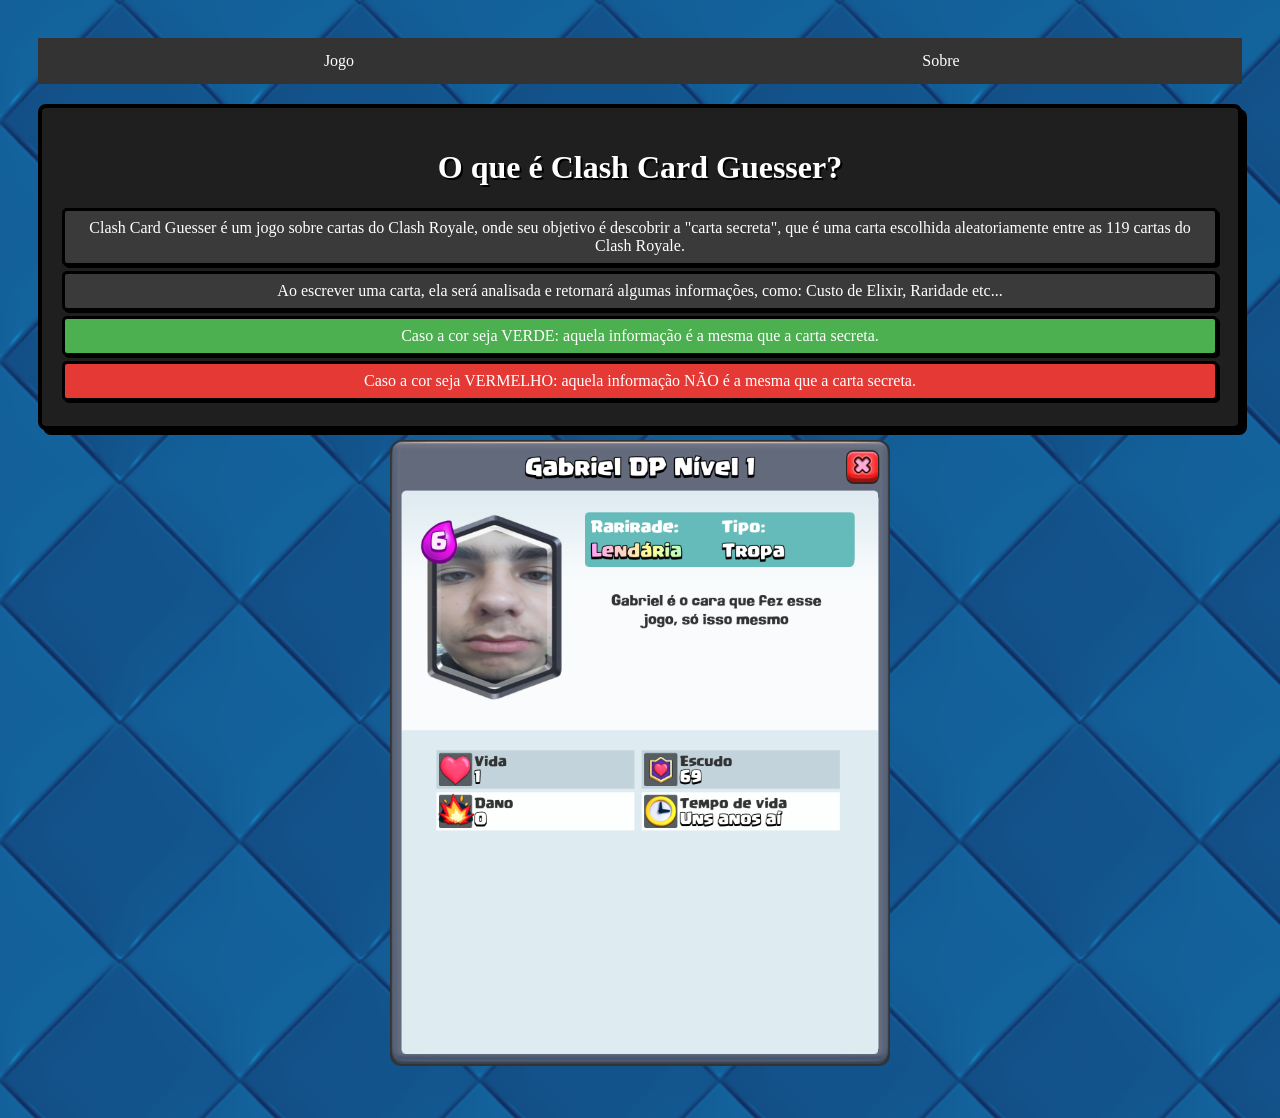
==== sobre.html @ 4ed064f9 "transpilado para JS" ====
<!DOCTYPE html>
<html lang="pt-br">
<head>
    <meta charset="UTF-8">
    <title>Adivinhe a Carta - Clash Royale</title>
    <style>
        .resultado .correct {
            background-color: #4caf50;
        }

        .resultado .incorrect {
            background-color: #e53935;
        }

        body {
            font-family: 'Press Start 2P', cursive;
            background-image: url('imagens/background.png');
            background-repeat: repeat;
            color: white;
            text-align: center;
            padding: 30px;
        }

        h1 {
            text-shadow: 2px 2px #000;
        }

        input[type="text"], input[type="submit"], button {
            padding: 10px;
            margin: 5px;
            width: 250px;
            cursor: pointer;
            border: 3px solid #222;
            background-color: #88c0d0;
            color: #000;
            font-family: 'Press Start 2P', cursive;
            box-shadow: 3px 3px #000;
        }

        input[type="submit"]:hover, button:hover {
            background-color: #a3d5e0;
        }

        .resultado {
            display: inline-block;
            background-color: #1f1f1f;
            border: 4px solid #000;
            border-radius: 8px;
            padding: 20px;
            box-shadow: 5px 5px #000;
            margin-top: 20px;
        }

        .resultado p {
            background-color: #3a3a3a;
            border: 3px solid #000;
            border-radius: 5px;
            padding: 8px;
            margin: 5px 0;
            color: white;
            box-shadow: 2px 2px #000;
        }

        .mensagem {
            background-color: #3a3a3a;
            border: 3px solid #000;
            border-radius: 5px;
            padding: 8px;
            margin: 5px 0;
            color: white;
            box-shadow: 2px 2px #000;
        }

        .header {
            background-color: #333;
            border: 3px solid #000;
            padding: 10px;
            border-radius: 5px;
            box-shadow: 2px 2px #000;
            margin-bottom: 10px;
        }

        .navbar {
            display: flex;
            background-color: #333;
        }

        .navbar a {
            flex: 1;
            color: white;
            text-align: center;
            padding: 14px 0;
            text-decoration: none;
            transition: background-color 0.3s;
        }

        .navbar a:hover {
            background-color: #575757;
        }

        /* Importando uma fonte pixelada */
        @import url('https://fonts.googleapis.com/css2?family=Press+Start+2P&display=swap');
    </style>
</head>
<body>

<div class="navbar">
    <a href="index.html">Jogo</a>
    <a href="sobre.html">Sobre</a>
</div>

<div class='resultado'>
    <h1>O que é Clash Card Guesser?</h1>
    <p>Clash Card Guesser é um jogo sobre cartas do Clash Royale, onde seu objetivo é descobrir a "carta secreta", que é uma carta escolhida aleatoriamente entre as 119 cartas do Clash Royale.</p>
    <p>Ao escrever uma carta, ela será analisada e retornará algumas informações, como: Custo de Elixir, Raridade etc...</p>
    <p class='correct'>Caso a cor seja VERDE: aquela informação é a mesma que a carta secreta.</p>
    <p class='incorrect'>Caso a cor seja VERMELHO: aquela informação NÃO é a mesma que a carta secreta.</p>
</div>

<br>
<img src='imagens/CartaGabriel.png' alt='Eu' style='width:500px; margin: 10px;'>
    
</body>
</html>
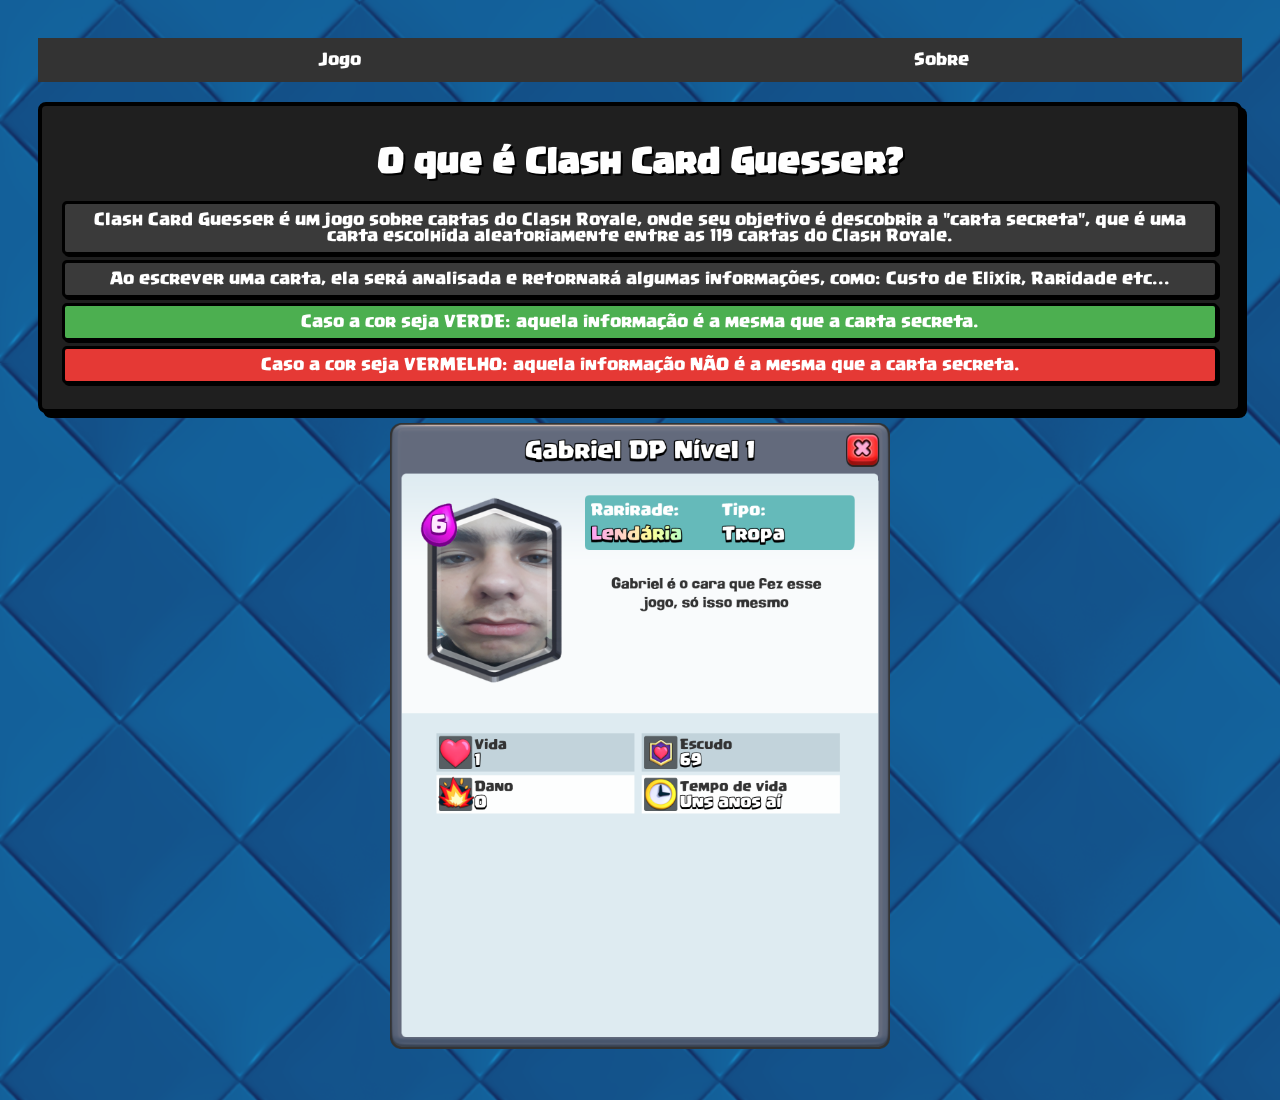
==== commit 6ba1fa39: "refactor css Co-authored-by: Copilot <copilot@github.com>" ====
--- a/sobre.html
+++ b/sobre.html
@@ -3,104 +3,7 @@
 <head>
     <meta charset="UTF-8">
     <title>Adivinhe a Carta - Clash Royale</title>
-    <style>
-        .resultado .correct {
-            background-color: #4caf50;
-        }
-
-        .resultado .incorrect {
-            background-color: #e53935;
-        }
-
-        body {
-            font-family: 'Press Start 2P', cursive;
-            background-image: url('imagens/background.png');
-            background-repeat: repeat;
-            color: white;
-            text-align: center;
-            padding: 30px;
-        }
-
-        h1 {
-            text-shadow: 2px 2px #000;
-        }
-
-        input[type="text"], input[type="submit"], button {
-            padding: 10px;
-            margin: 5px;
-            width: 250px;
-            cursor: pointer;
-            border: 3px solid #222;
-            background-color: #88c0d0;
-            color: #000;
-            font-family: 'Press Start 2P', cursive;
-            box-shadow: 3px 3px #000;
-        }
-
-        input[type="submit"]:hover, button:hover {
-            background-color: #a3d5e0;
-        }
-
-        .resultado {
-            display: inline-block;
-            background-color: #1f1f1f;
-            border: 4px solid #000;
-            border-radius: 8px;
-            padding: 20px;
-            box-shadow: 5px 5px #000;
-            margin-top: 20px;
-        }
-
-        .resultado p {
-            background-color: #3a3a3a;
-            border: 3px solid #000;
-            border-radius: 5px;
-            padding: 8px;
-            margin: 5px 0;
-            color: white;
-            box-shadow: 2px 2px #000;
-        }
-
-        .mensagem {
-            background-color: #3a3a3a;
-            border: 3px solid #000;
-            border-radius: 5px;
-            padding: 8px;
-            margin: 5px 0;
-            color: white;
-            box-shadow: 2px 2px #000;
-        }
-
-        .header {
-            background-color: #333;
-            border: 3px solid #000;
-            padding: 10px;
-            border-radius: 5px;
-            box-shadow: 2px 2px #000;
-            margin-bottom: 10px;
-        }
-
-        .navbar {
-            display: flex;
-            background-color: #333;
-        }
-
-        .navbar a {
-            flex: 1;
-            color: white;
-            text-align: center;
-            padding: 14px 0;
-            text-decoration: none;
-            transition: background-color 0.3s;
-        }
-
-        .navbar a:hover {
-            background-color: #575757;
-        }
-
-        /* Importando uma fonte pixelada */
-        @import url('https://fonts.googleapis.com/css2?family=Press+Start+2P&display=swap');
-    </style>
+    <link rel="stylesheet" href="style.css">
 </head>
 <body>
 
@@ -118,7 +21,7 @@
 </div>
 
 <br>
-<img src='imagens/CartaGabriel.png' alt='Eu' style='width:500px; margin: 10px;'>
+<img src='assets/imagens/CartaGabriel.png' alt='Eu' style='width:500px; margin: 10px;'>
     
 </body>
 </html>
--- a/style.css
+++ b/style.css
@@ -0,0 +1,98 @@
+@font-face {
+    font-family: 'Clash';
+    src: url('assets/Clash_Regular.otf') format('opentype');
+}
+
+.resultado .correct {
+    background-color: #4caf50;
+}
+
+.resultado .incorrect {
+    background-color: #e53935;
+}
+
+body {
+    font-family: 'Clash', sans-serif;
+    background-image: url('assets/imagens/background.png');
+    background-repeat: repeat;
+    color: white;
+    text-align: center;
+    padding: 30px;
+}
+
+h1 {
+    text-shadow: 2px 2px #000;
+}
+
+input[type="text"], input[type="submit"], button {
+    padding: 10px;
+    margin: 5px;
+    width: 250px;
+    cursor: pointer;
+    border: 3px solid #222;
+    background-color: #88c0d0;
+    color: #000;
+    font-family: 'Clash', sans-serif;
+    box-shadow: 3px 3px #000;
+}
+
+input[type="submit"]:hover, button:hover {
+    background-color: #a3d5e0;
+}
+
+.resultado {
+    display: inline-block;
+    background-color: rgb(31, 31, 31);
+    border: 4px solid #000;
+    border-radius: 8px;
+    padding: 20px;
+    box-shadow: 5px 5px #000;
+    margin-top: 20px;
+}
+
+.resultado p {
+    background-color: #3a3a3a;
+    border: 3px solid #000;
+    border-radius: 5px;
+    padding: 8px;
+    margin: 5px 0;
+    color: white;
+    box-shadow: 2px 2px #000;
+}
+
+.mensagem {
+    background-color: #3a3a3a;
+    border: 3px solid #000;
+    border-radius: 5px;
+    padding: 8px;
+    margin: 5px 0;
+    color: white;
+    box-shadow: 2px 2px #000;
+}
+
+.header {
+    background-color: #333;
+    border: 3px solid #000;
+    padding: 10px;
+    border-radius: 5px;
+    box-shadow: 2px 2px #000;
+    margin-bottom: 10px;
+}
+
+.navbar {
+    display: flex;
+    background-color: #333;
+}
+
+.navbar a {
+    flex: 1;
+    color: white;
+    text-align: center;
+    padding: 14px 0;
+    text-decoration: none;
+    transition: background-color 0.3s;
+}
+
+.navbar a:hover {
+    background-color: #575757;
+}
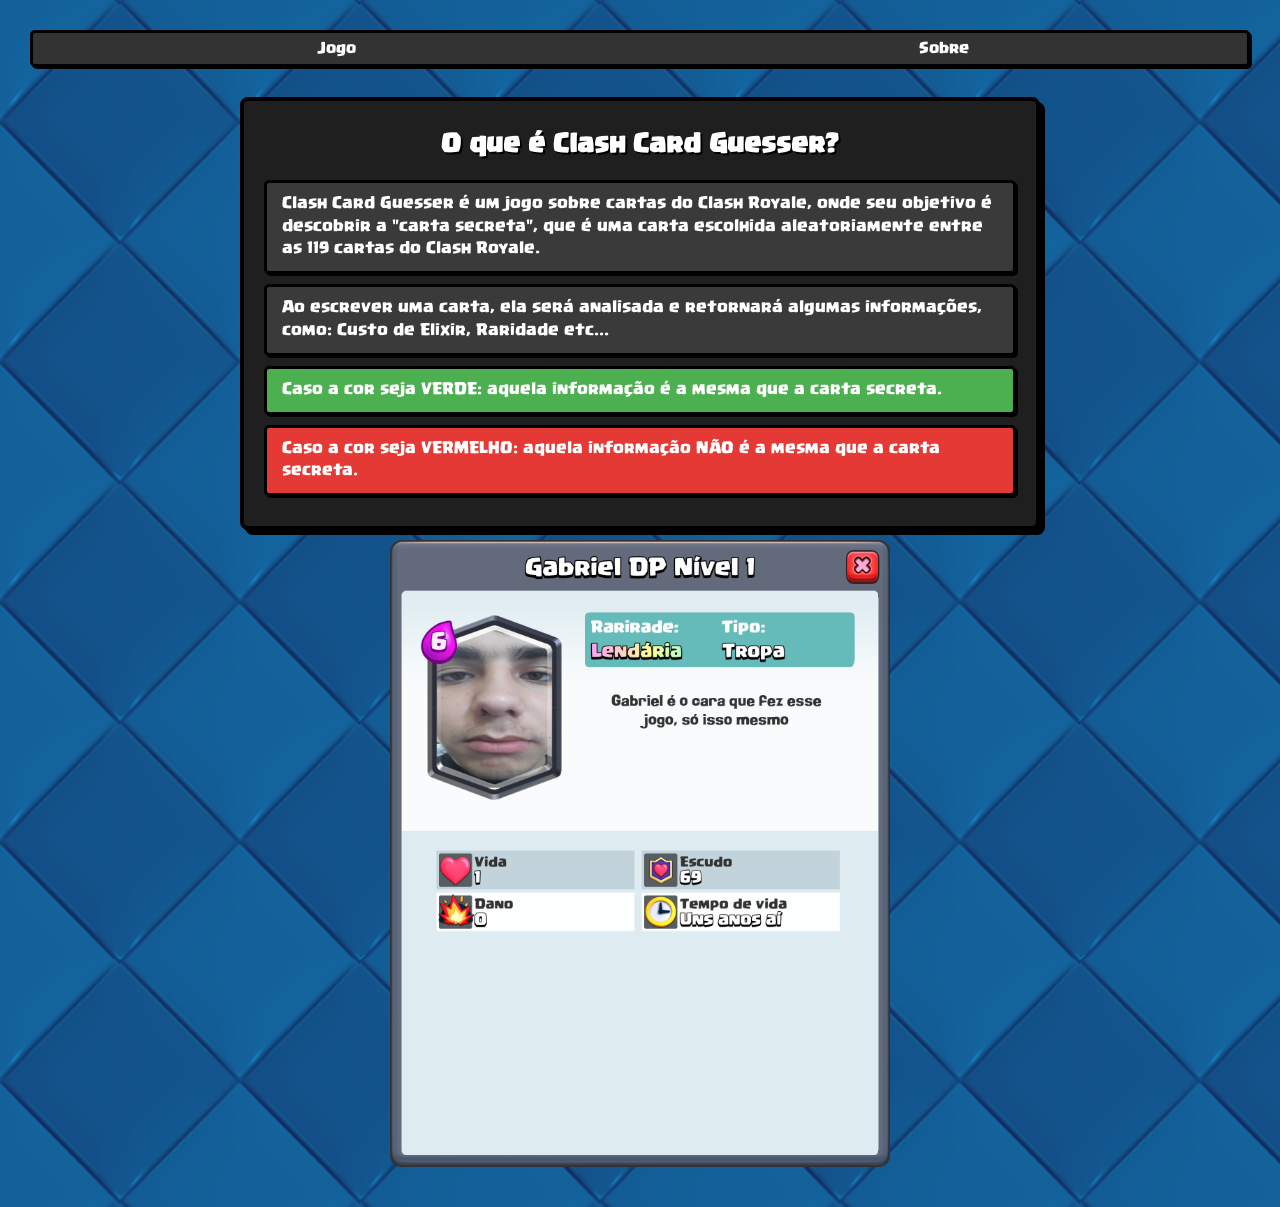
==== commit dbc9718b: "melhora css Co-authored-by: Copilot <copilot@github.com>" ====
--- a/sobre.html
+++ b/sobre.html
@@ -1,27 +1,34 @@
 <!DOCTYPE html>
 <html lang="pt-br">
+
 <head>
     <meta charset="UTF-8">
+    <meta name="viewport" content="width=device-width, initial-scale=1.0">
     <title>Adivinhe a Carta - Clash Royale</title>
     <link rel="stylesheet" href="style.css">
 </head>
+
 <body>
 
-<div class="navbar">
-    <a href="index.html">Jogo</a>
-    <a href="sobre.html">Sobre</a>
-</div>
+    <div class="navbar">
+        <a href="index.html">Jogo</a>
+        <a href="sobre.html">Sobre</a>
+    </div>
 
-<div class='resultado'>
-    <h1>O que é Clash Card Guesser?</h1>
-    <p>Clash Card Guesser é um jogo sobre cartas do Clash Royale, onde seu objetivo é descobrir a "carta secreta", que é uma carta escolhida aleatoriamente entre as 119 cartas do Clash Royale.</p>
-    <p>Ao escrever uma carta, ela será analisada e retornará algumas informações, como: Custo de Elixir, Raridade etc...</p>
-    <p class='correct'>Caso a cor seja VERDE: aquela informação é a mesma que a carta secreta.</p>
-    <p class='incorrect'>Caso a cor seja VERMELHO: aquela informação NÃO é a mesma que a carta secreta.</p>
-</div>
+    <div class='resultado_sobre'>
+        <h1>O que é Clash Card Guesser?</h1>
+        <p>Clash Card Guesser é um jogo sobre cartas do Clash Royale, onde seu objetivo é descobrir a "carta secreta",
+            que é uma carta escolhida aleatoriamente entre as 119 cartas do Clash Royale.</p>
+        <p>Ao escrever uma carta, ela será analisada e retornará algumas informações, como: Custo de Elixir, Raridade
+            etc...</p>
+        <p class='correct'>Caso a cor seja VERDE: aquela informação é a mesma que a carta secreta.</p>
+        <p class='incorrect'>Caso a cor seja VERMELHO: aquela informação NÃO é a mesma que a carta secreta.</p>
+    </div>
 
-<br>
-<img src='assets/imagens/CartaGabriel.png' alt='Eu' style='width:500px; margin: 10px;'>
-    
+    <br>
+    <img src='assets/imagens/CartaGabriel.png' alt='Eu'
+        style='width: 100%; max-width: 500px; height: auto; margin: 10px auto; display: block;'>
+
 </body>
+
 </html>
--- a/style.css
+++ b/style.css
@@ -1,14 +1,10 @@
+* {
+    box-sizing: border-box;
+}
+
 @font-face {
     font-family: 'Clash';
     src: url('assets/Clash_Regular.otf') format('opentype');
-}
-
-.resultado .correct {
-    background-color: #4caf50;
-}
-
-.resultado .incorrect {
-    background-color: #e53935;
 }
 
 body {
@@ -17,30 +13,177 @@
     background-repeat: repeat;
     color: white;
     text-align: center;
-    padding: 30px;
+    padding: 15px;
+    margin: 0;
+    overflow-x: hidden;
 }
 
 h1 {
     text-shadow: 2px 2px #000;
-}
-
-input[type="text"], input[type="submit"], button {
-    padding: 10px;
-    margin: 5px;
-    width: 250px;
+    font-size: 1.4rem;
+    margin: 10px 0;
+    line-height: 1.2;
+}
+
+.navbar {
+    display: flex;
+    flex-wrap: wrap;
+    background-color: #333;
+    border: 3px solid #000;
+    border-radius: 5px;
+    box-shadow: 2px 2px #000;
+    margin-bottom: 10px;
+    overflow: hidden;
+    width: 100%;
+}
+
+.navbar a {
+    flex: 1;
+    color: white;
+    text-align: center;
+    padding: 8px 10px;
+    text-decoration: none;
+    transition: background-color 0.3s;
+    font-size: 0.9rem;
+    min-width: 100px;
+}
+
+.navbar a:hover {
+    background-color: #575757;
+}
+
+#form-container {
+    display: flex;
+    flex-direction: column;
+    align-items: center;
+    width: 100%;
+}
+
+#jogo-form {
+    width: 100%;
+    max-width: 400px;
+    /* Limita a largura em telas grandes, usa 100% nas pequenas */
+}
+
+input[type="text"],
+input[type="submit"],
+button {
+    padding: 6px 10px;
+    margin: 3px 0;
+    width: 100%;
+    max-width: 320px;
     cursor: pointer;
     border: 3px solid #222;
+    border-radius: 5px;
     background-color: #88c0d0;
     color: #000;
     font-family: 'Clash', sans-serif;
+    font-size: 1rem;
     box-shadow: 3px 3px #000;
-}
-
-input[type="submit"]:hover, button:hover {
+    transition: background-color 0.2s, transform 0.1s;
+}
+
+input[type="submit"]:hover,
+button:hover {
     background-color: #a3d5e0;
 }
 
+input[type="submit"]:active,
+button:active {
+    transform: translate(2px, 2px);
+    box-shadow: 1px 1px #000;
+}
+
+#resultado-container {
+    display: flex;
+    flex-direction: column;
+    align-items: center;
+    width: 100%;
+}
+
 .resultado {
+    display: flex;
+    flex-direction: column;
+    align-items: center;
+    background-color: rgb(31, 31, 31);
+    border: 4px solid #000;
+    border-radius: 8px;
+    padding: 6px 10px;
+    box-shadow: 5px 5px #000;
+    margin-top: 15px;
+    width: 100%;
+    max-width: 380px;
+}
+
+.resultado h2 {
+    font-size: 1.1rem;
+    margin-top: 0;
+    margin-bottom: 5px;
+}
+
+.resultado img {
+    max-width: 100%;
+    height: auto;
+}
+
+.resultado p {
+    width: 100%;
+    display: flex;
+    align-items: center;
+    flex-wrap: wrap;
+    background-color: #3a3a3a;
+    border: 3px solid #000;
+    border-radius: 5px;
+    padding: 6px 10px;
+    margin: 3px 0;
+    color: white;
+    box-shadow: 2px 2px #000;
+    font-size: 0.9rem;
+    line-height: 1.4;
+    text-align: left;
+}
+
+.resultado p strong {
+    display: inline-flex;
+    align-items: center;
+    margin-right: 5px;
+    color: #fff;
+}
+
+.resultado p strong img {
+    margin-right: 6px;
+    width: 20px !important;
+}
+
+.resultado p.correct,
+.resultado .correct {
+    background-color: #4caf50;
+}
+
+.resultado p.incorrect,
+.resultado .incorrect {
+    background-color: #e53935;
+}
+
+@media (min-width: 600px) {
+    body {
+        padding: 30px;
+    }
+
+    h1 {
+        font-size: 2.2rem;
+    }
+
+    .resultado {
+        padding: 20px;
+    }
+
+    .resultado p {
+        font-size: 1rem;
+    }
+}
+
+.resultado_sobre {
     display: inline-block;
     background-color: rgb(31, 31, 31);
     border: 4px solid #000;
@@ -48,51 +191,36 @@
     padding: 20px;
     box-shadow: 5px 5px #000;
     margin-top: 20px;
-}
-
-.resultado p {
+    text-align: left;
+    max-width: 800px;
+    margin-left: auto;
+    margin-right: auto;
+}
+
+.resultado_sobre p {
     background-color: #3a3a3a;
     border: 3px solid #000;
     border-radius: 5px;
-    padding: 8px;
-    margin: 5px 0;
+    padding: 10px 15px;
+    margin: 10px 0;
     color: white;
     box-shadow: 2px 2px #000;
-}
-
-.mensagem {
-    background-color: #3a3a3a;
-    border: 3px solid #000;
-    border-radius: 5px;
-    padding: 8px;
-    margin: 5px 0;
-    color: white;
-    box-shadow: 2px 2px #000;
-}
-
-.header {
-    background-color: #333;
-    border: 3px solid #000;
-    padding: 10px;
-    border-radius: 5px;
-    box-shadow: 2px 2px #000;
-    margin-bottom: 10px;
-}
-
-.navbar {
-    display: flex;
-    background-color: #333;
-}
-
-.navbar a {
-    flex: 1;
-    color: white;
+    font-size: 0.95rem;
+    line-height: 1.5;
+}
+
+.resultado_sobre .correct {
+    background-color: #4caf50;
+    border-color: #000;
+}
+
+.resultado_sobre .incorrect {
+    background-color: #e53935;
+    border-color: #000;
+}
+
+.resultado_sobre h1 {
+    font-size: 1.5rem;
+    margin-bottom: 20px;
     text-align: center;
-    padding: 14px 0;
-    text-decoration: none;
-    transition: background-color 0.3s;
-}
-
-.navbar a:hover {
-    background-color: #575757;
-}
+}
